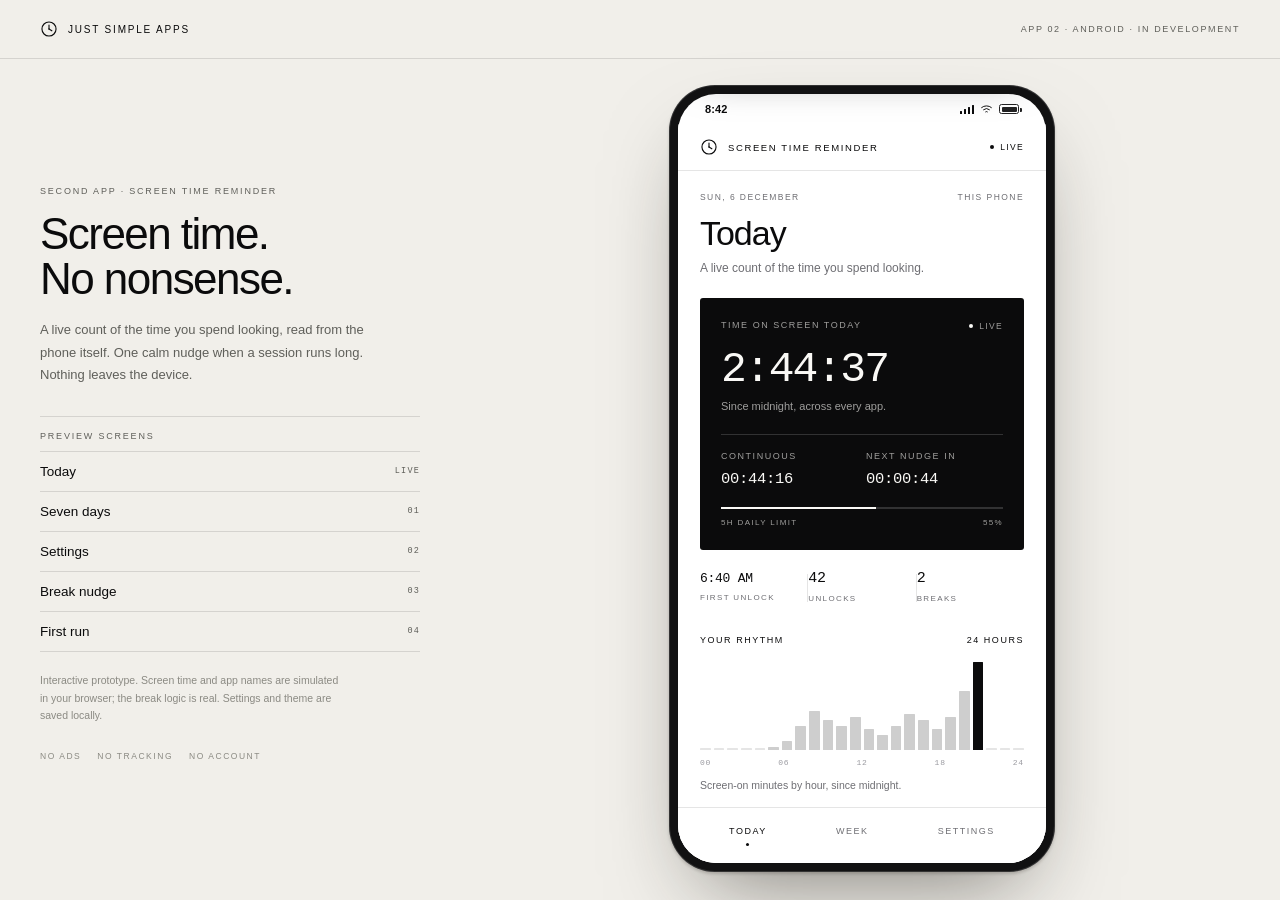
==== preview/index.html @ 742cd97a "Add interactive browser preview; pin CI runner Co-authored-by: arena-agent <297053741+arena-agent@us" ====
<!doctype html>
<html lang="en">
<head>
<meta charset="utf-8" />
<meta name="viewport" content="width=device-width, initial-scale=1, viewport-fit=cover" />
<meta name="theme-color" content="#F1EFEA" />
<title>Screen Time Reminder — Just Simple Apps</title>
<meta name="description" content="A simple screen time app. Live screen time, calm break reminders. No ads, no tracking, no account." />
<link rel="stylesheet" href="styles.css" />
</head>
<body>

<header class="site-head">
  <div class="site-head-inner">
    <span class="site-brand">
      <svg viewBox="0 0 24 24" aria-hidden="true"><circle cx="12" cy="12" r="9.4" fill="none" stroke="currentColor" stroke-width="1.5"/><path d="M12 12V6.6M12 12l3.8 2.4" fill="none" stroke="currentColor" stroke-width="1.5" stroke-linecap="round"/><circle cx="12" cy="12" r="1" fill="currentColor"/></svg>
      JUST SIMPLE APPS
    </span>
    <span class="site-meta">APP 02 · ANDROID · IN DEVELOPMENT</span>
  </div>
</header>

<div class="page">
  <aside class="side">
    <p class="eyebrow">SECOND APP · SCREEN TIME REMINDER</p>
    <h1 class="side-title">Screen time.<br>No nonsense.</h1>
    <p class="side-copy">
      A live count of the time you spend looking, read from the phone itself.
      One calm nudge when a session runs long. Nothing leaves the device.
    </p>

    <div class="screens">
      <div class="screens-label">PREVIEW SCREENS</div>
      <button data-action="tab" data-value="today"><span>Today</span><em>LIVE</em></button>
      <button data-action="tab" data-value="week"><span>Seven days</span><em>01</em></button>
      <button data-action="tab" data-value="settings"><span>Settings</span><em>02</em></button>
      <button data-action="open-break"><span>Break nudge</span><em>03</em></button>
      <button data-action="open-onboarding"><span>First run</span><em>04</em></button>
    </div>

    <p class="side-note">
      Interactive prototype. Screen time and app names are simulated in your browser;
      the break logic is real. Settings and theme are saved locally.
    </p>

    <div class="side-foot">
      <span>NO ADS</span><span>NO TRACKING</span><span>NO ACCOUNT</span>
    </div>
  </aside>

  <div class="stage">
    <div class="phone" id="phone" data-theme="light">
      <div class="phone-screen">
        <div class="statusbar">
          <span class="status-time" id="status-time">9:41</span>
          <span class="status-icons">
            <span class="sig"><i></i><i></i><i></i><i></i></span>
            <svg class="wifi" viewBox="0 0 16 16" aria-hidden="true"><path d="M2 5.6a9.3 9.3 0 0 1 12 0M4.4 8.2a5.6 5.6 0 0 1 7.2 0M7 10.8a1.6 1.6 0 0 1 2 0" fill="none" stroke="currentColor" stroke-width="1.2" stroke-linecap="round"/></svg>
            <span class="battery"><i></i></span>
          </span>
        </div>

        <div class="app">
          <main class="app-main" id="app-main"></main>
          <nav class="bottomnav" id="bottomnav"></nav>
        </div>

        <!-- Full-screen break moment -->
        <section class="overlay" id="break-overlay" hidden aria-label="Take a break">
          <div class="ov-inner">
            <div class="ov-top">
              <span class="ov-brand">
                <svg viewBox="0 0 24 24" aria-hidden="true"><circle cx="12" cy="12" r="9.4" fill="none" stroke="currentColor" stroke-width="1.5"/><path d="M12 12V6.6M12 12l3.8 2.4" fill="none" stroke="currentColor" stroke-width="1.5" stroke-linecap="round"/><circle cx="12" cy="12" r="1" fill="currentColor"/></svg>
                BREAK
              </span>
              <button class="icon-button" data-action="break-close" aria-label="Close break">
                <svg viewBox="0 0 16 16" aria-hidden="true"><path d="M3.6 3.6l8.8 8.8M12.4 3.6l-8.8 8.8" stroke="currentColor" stroke-width="1.5" stroke-linecap="round"/></svg>
              </button>
            </div>

            <div class="ov-body">
              <div class="label" id="break-eyebrow">STEP AWAY</div>
              <h2 class="ov-title" id="break-title">Look up.</h2>
              <p class="ov-copy" id="break-copy">Give your eyes five minutes of distance.</p>

              <div class="dial-wrap">
                <svg class="dial" viewBox="0 0 196 196" aria-hidden="true">
                  <circle cx="98" cy="98" r="94" fill="none" stroke="var(--line)" stroke-width="2"/>
                  <circle id="dial-fg" cx="98" cy="98" r="94" fill="none" stroke="var(--ink)" stroke-width="2"
                          stroke-linecap="round" stroke-dasharray="590.6" stroke-dashoffset="590.6"
                          transform="rotate(-90 98 98)"/>
                </svg>
                <div class="dial-center">
                  <div class="mono dial-time" id="dial-time">05:00</div>
                  <div class="label" id="dial-label">5 MINUTES</div>
                </div>
              </div>

              <div class="ov-actions" id="break-actions"></div>

              <div class="twenty">
                <span class="mono">20·20·20</span>
                <p>Every 20 minutes, look 20 feet away for 20 seconds.</p>
              </div>

              <div class="ov-foot" id="break-foot">2 BREAKS TODAY · NOTHING LEAVES THIS PHONE</div>
            </div>
          </div>
        </section>

        <!-- First run -->
        <section class="overlay onboarding" id="onboarding" hidden aria-label="Welcome">
          <div class="ov-inner">
            <div class="ov-top">
              <span class="ov-brand">
                <svg viewBox="0 0 24 24" aria-hidden="true"><circle cx="12" cy="12" r="9.4" fill="none" stroke="currentColor" stroke-width="1.5"/><path d="M12 12V6.6M12 12l3.8 2.4" fill="none" stroke="currentColor" stroke-width="1.5" stroke-linecap="round"/><circle cx="12" cy="12" r="1" fill="currentColor"/></svg>
                SCREEN TIME REMINDER
              </span>
              <span class="label" style="font-size:8px">JUST SIMPLE APPS</span>
            </div>

            <div class="ov-body">
              <div class="label">WELCOME TO A SIMPLER APP</div>
              <h2 class="ov-title">See where<br>your time goes.</h2>
              <p class="ov-copy">
                Screen Time Reminder reads the screen-time record already on this phone.
                It adds nothing to your feed, and nothing leaves the device.
              </p>

              <div class="steps">
                <div class="step"><span class="mono">01</span><div><div class="label">ALLOW SCREEN TIME ACCESS</div><p>Android keeps the record. We only read it, on this phone.</p></div></div>
                <div class="step"><span class="mono">02</span><div><div class="label">WE WATCH THE LONG SESSIONS</div><p>A quiet count of continuous screen time, session by session.</p></div></div>
                <div class="step"><span class="mono">03</span><div><div class="label">YOU GET ONE CALM NUDGE</div><p>Step away for five minutes. Your day keeps its own tally.</p></div></div>
              </div>

              <div id="onboard-actions"></div>
              <div class="ov-foot">NO ADS · NO TRACKING · NO ACCOUNT</div>
            </div>
          </div>
        </section>

        <!-- Reset confirmation -->
        <div class="dialog-backdrop" id="reset-dialog" hidden>
          <div class="dialog" role="dialog" aria-modal="true" aria-labelledby="reset-title">
            <div class="label">RESET TODAY</div>
            <h3 id="reset-title">Start today fresh?</h3>
            <p>Clears today's session, break count and totals inside this app. Android's own usage record is untouched.</p>
            <div class="dialog-actions">
              <button class="btn ghost" data-action="reset-cancel">CANCEL</button>
              <button class="btn solid" data-action="reset-confirm">RESET</button>
            </div>
          </div>
        </div>

        <!-- System notification -->
        <div class="notification" id="notification" role="status" aria-live="polite">
          <div class="notif-top">
            <span class="notif-app">SCREEN TIME REMINDER</span>
            <span class="notif-time">NOW</span>
          </div>
          <div class="notif-title" id="notif-title">Time to look up</div>
          <div class="notif-body" id="notif-body">44m on screen. Take a few minutes away.</div>
          <div class="notif-actions" id="notif-actions"></div>
        </div>
      </div>
    </div>
  </div>
</div>

<script src="app.js"></script>
</body>
</html>
---- preview/styles.css ----
/* Screen Time Reminder — interactive preview
   Same monochrome system as the Android app: paper, ink, one hairline. */

* { box-sizing: border-box; }
html, body { margin: 0; padding: 0; }
[hidden] { display: none !important; }

:root {
  --page: #F1EFEA;
  --page-ink: #0B0B0C;
  --page-muted: #5F5F5A;
  --page-line: rgba(11, 11, 12, 0.12);
  --sans: ui-sans-serif, -apple-system, BlinkMacSystemFont, "Segoe UI", Helvetica, Arial, sans-serif;
  --mono: ui-monospace, "SF Mono", SFMono-Regular, Menlo, Consolas, "Liberation Mono", monospace;
}

body {
  background: var(--page);
  color: var(--page-ink);
  font-family: var(--sans);
  -webkit-font-smoothing: antialiased;
  text-rendering: optimizeLegibility;
}

button { font-family: inherit; color: inherit; }

/* ---------- Page chrome ---------- */

.site-head-inner {
  max-width: 1280px;
  margin: 0 auto;
  padding: 20px 40px;
  display: flex;
  align-items: center;
  justify-content: space-between;
  border-bottom: 1px solid var(--page-line);
}

.site-brand {
  display: inline-flex;
  align-items: center;
  gap: 10px;
  font-size: 10px;
  font-weight: 500;
  letter-spacing: 0.18em;
}
.site-brand svg { width: 18px; height: 18px; }

.site-meta {
  font-size: 9px;
  letter-spacing: 0.18em;
  color: var(--page-muted);
}

.page {
  max-width: 1280px;
  margin: 0 auto;
  padding: 0 40px;
  display: grid;
  grid-template-columns: minmax(300px, 380px) minmax(0, 1fr);
  gap: 64px;
  align-items: center;
  min-height: calc(100dvh - 61px);
}

.side { padding: 34px 0 44px; }

.eyebrow {
  margin: 0 0 16px;
  font-size: 9px;
  letter-spacing: 0.2em;
  color: var(--page-muted);
}

.side-title {
  margin: 0 0 18px;
  font-size: 44px;
  line-height: 1.02;
  letter-spacing: -0.035em;
  font-weight: 500;
}

.side-copy {
  margin: 0 0 30px;
  max-width: 330px;
  font-size: 13px;
  line-height: 1.7;
  color: var(--page-muted);
}

.screens { border-top: 1px solid var(--page-line); }

.screens-label {
  padding: 14px 0 10px;
  font-size: 9px;
  letter-spacing: 0.2em;
  color: var(--page-muted);
}

.screens button {
  width: 100%;
  display: flex;
  align-items: center;
  justify-content: space-between;
  gap: 12px;
  padding: 12px 0;
  background: none;
  border: 0;
  border-top: 1px solid var(--page-line);
  cursor: pointer;
  text-align: left;
  font-size: 13.5px;
  transition: opacity 160ms ease;
}
.screens button:last-child { border-bottom: 1px solid var(--page-line); }
.screens button:hover { opacity: 0.55; }
.screens button em {
  font-style: normal;
  font-family: var(--mono);
  font-size: 8.5px;
  letter-spacing: 0.14em;
  color: var(--page-muted);
}

.side-note {
  margin: 20px 0 0;
  max-width: 300px;
  font-size: 10.5px;
  line-height: 1.7;
  color: #8B8A83;
}

.side-foot {
  margin-top: 26px;
  display: flex;
  gap: 16px;
  font-size: 8.5px;
  letter-spacing: 0.18em;
  color: #8B8A83;
}

.stage {
  display: flex;
  align-items: center;
  justify-content: center;
  height: calc(100dvh - 61px);
  min-height: 640px;
  padding: 26px 0;
}

/* ---------- Phone frame ---------- */

.phone {
  --paper: #FFFFFF;
  --ink: #0B0B0C;
  --muted: #6E6E73;
  --faint: #9A9AA0;
  --line: rgba(0, 0, 0, 0.10);
  --subtle: #F7F6F3;
  --inv-bg: #0B0B0C;
  --inv-fg: #FAF9F6;
  --inv-muted: rgba(250, 249, 246, 0.62);
  --inv-line: rgba(255, 255, 255, 0.16);

  width: 386px;
  height: 100%;
  max-height: 806px;
  min-height: 600px;
  background: #111112;
  border-radius: 46px;
  padding: 9px;
  box-shadow:
    0 40px 90px -34px rgba(28, 24, 16, 0.55),
    0 2px 3px rgba(28, 24, 16, 0.18),
    inset 0 0 0 1px rgba(255, 255, 255, 0.14);
}

.phone[data-theme="dark"] {
  --paper: #0B0B0C;
  --ink: #F4F3EF;
  --muted: #9A9AA0;
  --faint: #6E6E73;
  --line: rgba(255, 255, 255, 0.14);
  --subtle: #141416;
  --inv-bg: #F4F3EF;
  --inv-fg: #0B0B0C;
  --inv-muted: rgba(11, 11, 12, 0.6);
  --inv-line: rgba(0, 0, 0, 0.12);
}

.phone-screen {
  position: relative;
  width: 100%;
  height: 100%;
  background: var(--paper);
  color: var(--ink);
  border-radius: 38px;
  overflow: hidden;
  display: flex;
  flex-direction: column;
}

.statusbar {
  flex: 0 0 auto;
  height: 30px;
  padding: 0 27px;
  display: flex;
  align-items: center;
  justify-content: space-between;
  font-size: 11px;
  font-weight: 600;
  letter-spacing: 0.01em;
  color: var(--ink);
}

.status-icons { display: inline-flex; align-items: center; gap: 6px; }
.sig { display: inline-flex; align-items: flex-end; gap: 1.5px; height: 9px; }
.sig i { width: 2.5px; background: var(--ink); border-radius: 0.5px; }
.sig i:nth-child(1) { height: 3px; }
.sig i:nth-child(2) { height: 5px; }
.sig i:nth-child(3) { height: 7px; }
.sig i:nth-child(4) { height: 9px; }
.wifi { width: 13px; height: 13px; }
.battery {
  width: 20px;
  height: 10px;
  border: 1px solid var(--ink);
  border-radius: 2.5px;
  position: relative;
  display: inline-block;
  opacity: 0.9;
}
.battery::after {
  content: "";
  position: absolute;
  right: -3.5px; top: 2.5px;
  width: 2px; height: 4px;
  background: var(--ink);
  border-radius: 0 1px 1px 0;
}
.battery i {
  position: absolute;
  inset: 1.5px;
  background: var(--ink);
  border-radius: 1px;
  display: block;
}

.app {
  flex: 1;
  min-height: 0;
  display: flex;
  flex-direction: column;
  background: var(--paper);
}

.app-main {
  flex: 1;
  min-height: 0;
  overflow-y: auto;
  overscroll-behavior: contain;
  scrollbar-width: none;
}
.app-main::-webkit-scrollbar { display: none; }

/* ---------- Shared app type ---------- */

.label {
  font-size: 9px;
  font-weight: 500;
  letter-spacing: 0.17em;
  text-transform: uppercase;
  color: var(--muted);
  line-height: 1.5;
}

.mono { font-family: var(--mono); letter-spacing: -0.02em; }

.headline {
  margin: 0;
  font-size: 34px;
  line-height: 1.05;
  font-weight: 500;
  letter-spacing: -0.03em;
  color: var(--ink);
}

.body-copy {
  margin: 0;
  font-size: 12.5px;
  line-height: 1.6;
  color: var(--muted);
}

.hairline { height: 1px; background: var(--line); border: 0; margin: 0; }

/* ---------- Top bar ---------- */

.topbar {
  position: sticky;
  top: 0;
  z-index: 6;
  display: flex;
  align-items: center;
  gap: 10px;
  padding: 14px 22px;
  background: var(--paper);
  border-bottom: 1px solid var(--line);
}

.topbar .mark { width: 18px; height: 18px; flex: 0 0 auto; }
.topbar .brand {
  font-size: 9.5px;
  font-weight: 500;
  letter-spacing: 0.17em;
  color: var(--ink);
}
.topbar .topbar-right {
  margin-left: auto;
  display: inline-flex;
  align-items: center;
  gap: 6px;
  font-size: 8.5px;
  letter-spacing: 0.16em;
  color: var(--faint);
}
.topbar .topbar-right.live { color: var(--ink); }
.topbar .topbar-right i {
  width: 4px; height: 4px;
  border-radius: 50%;
  background: currentColor;
  display: inline-block;
}

.content { padding: 20px 22px 30px; }

.eyebrow-row {
  display: flex;
  justify-content: space-between;
  align-items: center;
  gap: 12px;
  margin-bottom: 12px;
}
.eyebrow-row .label { font-size: 8.5px; }

.title-row {
  display: flex;
  align-items: flex-end;
  justify-content: space-between;
  gap: 12px;
}

.content-sub {
  margin: 8px 0 0;
  font-size: 12px;
  line-height: 1.55;
  color: var(--muted);
}

/* ---------- Hero ---------- */

.hero {
  margin-top: 20px;
  padding: 21px;
  background: var(--inv-bg);
  color: var(--inv-fg);
  border-radius: 3px;
}

.hero-top { display: flex; align-items: center; justify-content: space-between; gap: 10px; }
.hero .label { color: var(--inv-muted); }
.hero-live {
  display: inline-flex;
  align-items: center;
  gap: 6px;
  font-size: 8.5px;
  letter-spacing: 0.16em;
  color: var(--inv-muted);
}
.hero-live i {
  width: 4px; height: 4px; border-radius: 50%;
  background: var(--inv-fg);
  animation: pulse 2.4s ease-in-out infinite;
}
@keyframes pulse { 0%, 100% { opacity: 1; } 50% { opacity: 0.35; } }

.hero-number {
  margin: 15px 0 7px;
  font-family: var(--mono);
  font-size: 43px;
  line-height: 1;
  letter-spacing: -0.045em;
  color: var(--inv-fg);
}

.hero-sub {
  margin: 0;
  font-size: 11px;
  line-height: 1.55;
  color: var(--inv-muted);
}

.hero-rule { height: 1px; background: var(--inv-line); margin: 19px 0 15px; }

.hero-grid { display: flex; gap: 8px; }
.hero-grid > div { flex: 1; min-width: 0; }
.hero-grid .mono { font-size: 15.5px; color: var(--inv-fg); margin-top: 7px; display: block; }

.progress { height: 2px; background: var(--inv-line); margin-top: 19px; overflow: hidden; }
.progress i { display: block; height: 100%; background: var(--inv-fg); transition: width 800ms linear; }

.progress-meta {
  margin-top: 8px;
  display: flex;
  justify-content: space-between;
  gap: 8px;
}
.progress-meta .label { font-size: 8px; }

.hero-action { margin-top: 16px; }
.hero-action .btn { border-color: var(--inv-line); color: var(--inv-fg); }
.hero-action .btn.solid { background: var(--inv-fg); color: var(--inv-bg); border-color: var(--inv-fg); }

/* ---------- Buttons ---------- */

.btn {
  display: inline-flex;
  align-items: center;
  justify-content: center;
  width: 100%;
  min-height: 50px;
  padding: 0 16px;
  border-radius: 3px;
  border: 1px solid transparent;
  background: transparent;
  font-size: 10px;
  font-weight: 500;
  letter-spacing: 0.18em;
  text-transform: uppercase;
  cursor: pointer;
  transition: opacity 160ms ease, background 160ms ease;
}
.btn:hover { opacity: 0.78; }
.btn.solid { background: var(--ink); color: var(--paper); }
.btn.ghost { border-color: var(--line); color: var(--ink); }
.btn:disabled { opacity: 0.4; cursor: default; }

/* ---------- Stats ---------- */

.stats {
  display: flex;
  align-items: center;
  gap: 0;
  margin-top: 20px;
}
.stat { flex: 1; min-width: 0; }
.stat .mono { font-size: 15px; display: block; color: var(--ink); }
.stat.stat-small .mono { font-size: 13px; }
.stat .label { font-size: 8px; margin-top: 6px; display: block; }
.stat-rule { width: 1px; height: 28px; background: var(--line); flex: 0 0 auto; }

/* ---------- Sections ---------- */

.section { margin-top: 29px; }
.section-head {
  display: flex;
  align-items: center;
  justify-content: space-between;
  gap: 12px;
  margin-bottom: 14px;
}
.section-head .label { color: var(--ink); }
.section-note { margin: 10px 0 0; font-size: 10.5px; line-height: 1.55; color: var(--muted); }

/* ---------- Rhythm chart ---------- */

.rhythm {
  display: flex;
  align-items: flex-end;
  gap: 3px;
  height: 88px;
}
.rhythm .bar {
  flex: 1;
  min-height: 2px;
  background: var(--line);
  border-radius: 0.5px;
}
.rhythm .bar.has { background: rgba(11, 11, 12, 0.20); }
.rhythm .bar.now { background: var(--ink); }
.phone[data-theme="dark"] .rhythm .bar.has { background: rgba(244, 243, 239, 0.22); }

.axis {
  display: flex;
  justify-content: space-between;
  margin-top: 8px;
  font-size: 8px;
  letter-spacing: 0.1em;
  color: var(--faint);
  font-family: var(--mono);
}

/* ---------- App list ---------- */

.app-list { margin-top: 2px; }
.app-row { padding: 12px 0 11px; }
.app-row + .app-row { border-top: 1px solid var(--line); }
.app-row-top { display: flex; align-items: center; gap: 12px; }
.app-rank { font-family: var(--mono); font-size: 9px; color: var(--faint); width: 16px; flex: 0 0 auto; }
.app-name {
  flex: 1;
  min-width: 0;
  font-size: 13.5px;
  color: var(--ink);
  white-space: nowrap;
  overflow: hidden;
  text-overflow: ellipsis;
}
.app-time { font-family: var(--mono); font-size: 11px; color: var(--muted); flex: 0 0 auto; }
.app-bar { height: 1px; background: var(--line); margin-top: 9px; margin-left: 28px; }
.app-bar i { display: block; height: 1px; background: var(--ink); opacity: 0.5; }

.empty-note { margin: 12px 0 0; font-size: 12px; color: var(--muted); }

/* ---------- Break card ---------- */

.break-card {
  margin-top: 29px;
  border: 1px solid var(--line);
  border-radius: 3px;
  padding: 19px;
}
.break-card-top { display: flex; align-items: center; justify-content: space-between; gap: 10px; }
.break-title {
  margin: 9px 0 0;
  font-size: 20px;
  font-weight: 500;
  letter-spacing: -0.02em;
  color: var(--ink);
}
.break-copy { margin: 7px 0 15px; font-size: 11.5px; line-height: 1.6; color: var(--muted); }

.promise {
  margin-top: 32px;
  padding-top: 15px;
  border-top: 1px solid var(--line);
}
.promise .label { font-size: 8px; color: var(--faint); }
.promise a {
  display: inline-block;
  margin-top: 7px;
  color: var(--muted);
  font-size: 10px;
  text-decoration: none;
  letter-spacing: 0.02em;
}
.promise a:hover { color: var(--ink); }

/* ---------- Bottom nav ---------- */

.bottomnav {
  flex: 0 0 auto;
  display: flex;
  align-items: center;
  justify-content: space-evenly;
  height: 56px;
  border-top: 1px solid var(--line);
  background: var(--paper);
}
.bottomnav button {
  display: flex;
  flex-direction: column;
  align-items: center;
  gap: 7px;
  padding: 6px 18px;
  background: none;
  border: 0;
  cursor: pointer;
  font-size: 9px;
  letter-spacing: 0.17em;
  color: var(--muted);
}
.bottomnav button i {
  width: 3px; height: 3px;
  border-radius: 50%;
  background: transparent;
  display: block;
}
.bottomnav button.active { color: var(--ink); font-weight: 500; }
.bottomnav button.active i { background: var(--ink); }

/* ---------- Week screen ---------- */

.week-chart {
  display: flex;
  align-items: flex-end;
  gap: 10px;
  height: 148px;
  margin-top: 22px;
}
.week-col {
  flex: 1;
  min-width: 0;
  height: 100%;
  display: flex;
  flex-direction: column;
  justify-content: flex-end;
  align-items: center;
  gap: 6px;
}
.week-val { font-family: var(--mono); font-size: 8px; color: var(--muted); white-space: nowrap; }
.week-col.today .week-val { color: var(--ink); }
.week-space { flex: 1; width: 100%; display: flex; align-items: flex-end; min-height: 0; }
.week-bar { width: 100%; background: rgba(11, 11, 12, 0.16); min-height: 2px; }
.phone[data-theme="dark"] .week-bar { background: rgba(244, 243, 239, 0.18); }
.week-col.today .week-bar { background: var(--ink); }
.week-day { font-size: 8px; letter-spacing: 0.14em; color: var(--faint); margin-top: 2px; }
.week-col.today .week-day { color: var(--ink); }

.week-summary { display: flex; align-items: flex-end; justify-content: space-between; gap: 14px; }
.week-summary .big { font-family: var(--mono); font-size: 29px; letter-spacing: -0.03em; margin-top: 8px; }

.day-row { padding: 12px 0; border-top: 1px solid var(--line); }
.day-row:last-child { border-bottom: 1px solid var(--line); }
.day-row-top { display: flex; align-items: center; gap: 8px; }
.day-row-top .mono { font-size: 11px; }
.day-row-top .label { font-size: 8px; }
.day-row-time { margin-left: auto; font-family: var(--mono); font-size: 11.5px; color: var(--muted); }
.day-row.today .day-row-time { color: var(--ink); }
.day-track { height: 1px; background: var(--line); margin-top: 9px; }
.day-track i { display: block; height: 1px; background: var(--ink); opacity: 0.42; }
.day-row.today .day-track i { opacity: 1; }
.today-tag { font-size: 7px; letter-spacing: 0.14em; color: var(--faint); }

.pattern-row {
  display: flex;
  align-items: center;
  justify-content: space-between;
  gap: 16px;
  padding: 14px 0;
  border-top: 1px solid var(--line);
}
.pattern-row:last-child { border-bottom: 1px solid var(--line); }
.pattern-row .mono { font-size: 11.5px; text-align: right; }
.foot-note { margin-top: 22px; font-size: 10.5px; line-height: 1.65; color: var(--muted); }

/* ---------- Settings ---------- */

.settings-section { margin-top: 28px; }
.settings-section > .label { display: block; margin-bottom: 6px; }

.set-row {
  display: flex;
  align-items: center;
  gap: 14px;
  padding: 14px 0;
  border-top: 1px solid var(--line);
}
.set-row.clickable { cursor: pointer; }
.set-row.clickable:hover { opacity: 0.75; }
.set-row:last-child { border-bottom: 1px solid var(--line); }
.set-row-main { flex: 1; min-width: 0; }
.set-title { font-size: 13.5px; color: var(--ink); }
.set-sub { margin-top: 3px; font-size: 10.5px; line-height: 1.5; color: var(--muted); }
.set-value {
  font-family: var(--mono);
  font-size: 8.5px;
  letter-spacing: 0.12em;
  color: var(--muted);
  text-transform: uppercase;
  flex: 0 0 auto;
}
.set-chev { width: 12px; height: 12px; color: var(--faint); flex: 0 0 auto; }

.segmented {
  display: flex;
  border: 1px solid var(--line);
  border-radius: 3px;
  height: 42px;
  margin-top: 12px;
  overflow: hidden;
}
.segmented button {
  flex: 1;
  min-width: 0;
  border: 0;
  border-right: 1px solid var(--line);
  background: transparent;
  color: var(--muted);
  font-size: 8.5px;
  font-weight: 500;
  letter-spacing: 0.1em;
  text-transform: uppercase;
  cursor: pointer;
  padding: 0 2px;
}
.segmented button:last-child { border-right: 0; }
.segmented button.on { background: var(--ink); color: var(--paper); }

.switch {
  width: 42px;
  height: 24px;
  border-radius: 12px;
  background: var(--line);
  position: relative;
  flex: 0 0 auto;
  border: 0;
  cursor: pointer;
  padding: 0;
  transition: background 180ms ease;
}
.switch::after {
  content: "";
  position: absolute;
  top: 4px;
  left: 4px;
  width: 16px;
  height: 16px;
  border-radius: 50%;
  background: var(--paper);
  border: 1px solid rgba(0, 0, 0, 0.18);
  transition: transform 180ms ease, border-color 180ms ease;
}
.phone[data-theme="dark"] .switch::after { border-color: rgba(255, 255, 255, 0.3); }
.switch.on { background: var(--ink); }
.switch.on::after { transform: translateX(18px); border-color: var(--ink); }

.set-block { padding: 15px 0; border-top: 1px solid var(--line); }
.set-block:last-child { border-bottom: 1px solid var(--line); }
.set-block-head { display: flex; align-items: center; justify-content: space-between; gap: 12px; }
.set-block-head .set-title { font-size: 13.5px; }
.set-hint { margin: 8px 0 0; font-size: 10px; color: var(--muted); line-height: 1.5; }

.about-brand { display: flex; align-items: center; gap: 12px; padding: 14px 0; border-top: 1px solid var(--line); }
.about-brand svg { width: 26px; height: 26px; }
.about-brand .name { font-size: 14px; font-weight: 500; }
.about-brand .ver { margin-top: 3px; font-size: 8px; letter-spacing: 0.14em; color: var(--muted); }
.about-copy { margin: 8px 0 0; font-size: 11.5px; line-height: 1.65; color: var(--muted); }
.about-link {
  display: inline-block;
  margin-top: 12px;
  font-size: 9px;
  font-weight: 500;
  letter-spacing: 0.15em;
  color: var(--ink);
  text-decoration: none;
  border-bottom: 1px solid var(--line);
  padding-bottom: 4px;
}

/* ---------- Overlays ---------- */

.overlay {
  position: absolute;
  inset: 0;
  z-index: 30;
  background: var(--paper);
  color: var(--ink);
  overflow-y: auto;
  overscroll-behavior: contain;
  animation: overlay-in 260ms cubic-bezier(0.2, 0.8, 0.2, 1);
}
@keyframes overlay-in {
  from { opacity: 0; transform: translateY(10px); }
  to { opacity: 1; transform: none; }
}
.overlay::-webkit-scrollbar { display: none; }

.ov-inner { min-height: 100%; padding: 18px 24px 30px; display: flex; flex-direction: column; }
.ov-top { display: flex; align-items: center; justify-content: space-between; gap: 12px; }
.ov-brand {
  display: inline-flex;
  align-items: center;
  gap: 9px;
  font-size: 9.5px;
  font-weight: 500;
  letter-spacing: 0.17em;
}
.ov-brand svg { width: 18px; height: 18px; }

.icon-button {
  width: 36px;
  height: 36px;
  border-radius: 50%;
  border: 1px solid var(--line);
  background: transparent;
  display: inline-flex;
  align-items: center;
  justify-content: center;
  cursor: pointer;
}
.icon-button svg { width: 14px; height: 14px; }
.icon-button:hover { opacity: 0.65; }

.ov-body { padding-top: 30px; display: flex; flex-direction: column; flex: 1; }
.ov-title {
  margin: 12px 0 0;
  font-size: 40px;
  line-height: 1.0;
  font-weight: 500;
  letter-spacing: -0.038em;
  white-space: pre-line;
}
.ov-copy {
  margin: 13px 0 0;
  max-width: 310px;
  font-size: 12.5px;
  line-height: 1.65;
  color: var(--muted);
}

.dial-wrap { position: relative; width: 196px; height: 196px; margin: 30px auto 26px; flex: 0 0 auto; }
.dial { width: 100%; height: 100%; transform: rotate(0deg); }
#dial-fg { transition: stroke-dashoffset 260ms linear; }
.dial-center {
  position: absolute;
  inset: 0;
  display: flex;
  flex-direction: column;
  align-items: center;
  justify-content: center;
  gap: 8px;
}
.dial-time { font-size: 33px; color: var(--ink); }
.dial-center .label { font-size: 8px; }

.ov-actions { display: flex; flex-direction: column; gap: 10px; }
.ov-note { margin: 10px 0 0; font-size: 10.5px; color: var(--muted); line-height: 1.5; }

.twenty {
  margin-top: 26px;
  padding: 15px;
  border-radius: 3px;
  background: var(--inv-bg);
  color: var(--inv-fg);
  display: flex;
  align-items: center;
  gap: 15px;
}
.twenty .mono { font-size: 13px; letter-spacing: -0.03em; flex: 0 0 auto; }
.twenty p { margin: 0; font-size: 10.5px; line-height: 1.45; color: var(--inv-muted); }

.ov-foot {
  margin-top: auto;
  padding-top: 26px;
  text-align: center;
  font-size: 7.5px;
  letter-spacing: 0.15em;
  color: var(--faint);
}

/* onboarding */
.steps { margin-top: 22px; border-top: 1px solid var(--line); }
.step {
  display: flex;
  gap: 17px;
  padding: 14px 0;
  border-bottom: 1px solid var(--line);
}
.step > .mono { font-size: 9.5px; color: var(--faint); flex: 0 0 auto; padding-top: 1px; }
.step .label { font-size: 8.5px; color: var(--ink); }
.step p { margin: 5px 0 0; font-size: 10.5px; line-height: 1.55; color: var(--muted); }
#onboard-actions { margin-top: 26px; }
.granted-row { display: flex; align-items: center; gap: 8px; margin-bottom: 13px; }
.granted-row i { width: 6px; height: 6px; border-radius: 50%; background: var(--ink); }
.granted-row .label { color: var(--ink); font-size: 8.5px; }
.granted-row .mono { margin-left: auto; font-size: 10px; color: var(--muted); }

/* dialog */
.dialog-backdrop {
  position: absolute;
  inset: 0;
  z-index: 50;
  background: rgba(11, 11, 12, 0.35);
  display: flex;
  align-items: center;
  justify-content: center;
  padding: 24px;
  backdrop-filter: blur(2px);
}
.dialog {
  width: 100%;
  background: var(--paper);
  color: var(--ink);
  border: 1px solid var(--line);
  border-radius: 4px;
  padding: 22px;
}
.dialog h3 { margin: 12px 0 8px; font-size: 19px; font-weight: 500; letter-spacing: -0.02em; }
.dialog p { margin: 0; font-size: 11.5px; line-height: 1.6; color: var(--muted); }
.dialog-actions { display: flex; gap: 10px; margin-top: 22px; }
.dialog-actions .btn { height: 46px; min-height: 46px; font-size: 9px; }

/* notification */
.notification {
  position: absolute;
  top: 10px;
  left: 10px;
  right: 10px;
  z-index: 60;
  padding: 13px 15px 14px;
  background: var(--inv-bg);
  color: var(--inv-fg);
  border-radius: 16px;
  box-shadow: 0 18px 40px -18px rgba(0, 0, 0, 0.55);
  transform: translateY(-135%);
  transition: transform 420ms cubic-bezier(0.2, 0.85, 0.2, 1);
  pointer-events: none;
}
.notification.show { transform: translateY(0); pointer-events: auto; }
.notif-top { display: flex; align-items: center; justify-content: space-between; gap: 10px; }
.notif-app { font-size: 7.5px; letter-spacing: 0.16em; color: var(--inv-muted); }
.notif-time { font-size: 8px; color: var(--inv-muted); letter-spacing: 0.08em; }
.notif-title { margin-top: 8px; font-size: 13px; font-weight: 500; }
.notif-body { margin-top: 2px; font-size: 11px; line-height: 1.45; color: var(--inv-muted); }
.notif-actions { display: flex; gap: 8px; margin-top: 11px; }
.notif-actions button {
  border: 1px solid var(--inv-line);
  background: transparent;
  color: var(--inv-fg);
  border-radius: 999px;
  padding: 6px 11px;
  font-size: 8px;
  letter-spacing: 0.1em;
  text-transform: uppercase;
  cursor: pointer;
}
.notification.test .notif-actions { display: none; }

/* ---------- Responsive ---------- */

@media (max-width: 1080px) {
  .page { gap: 36px; grid-template-columns: minmax(280px, 330px) minmax(0, 1fr); padding: 0 28px; }
  .side-title { font-size: 38px; }
  .site-head-inner { padding: 18px 28px; }
  .phone { width: 366px; }
}

@media (max-width: 900px) {
  .site-head { display: none; }
  .page { display: block; padding: 0; min-height: 0; }
  .side { display: none; }
  .stage { height: auto; min-height: 100dvh; padding: 0; display: block; }
  .phone {
    width: 100%;
    height: 100dvh;
    max-height: none;
    min-height: 0;
    border-radius: 0;
    padding: 0;
    box-shadow: none;
    background: #000;
  }
  .phone-screen { border-radius: 0; }
  .statusbar { display: none; }
  .app-main { padding-top: env(safe-area-inset-top); }
  .bottomnav {
    height: calc(56px + env(safe-area-inset-bottom));
    padding-bottom: env(safe-area-inset-bottom);
  }
  .overlay { padding-top: env(safe-area-inset-top); }
  .notification { top: calc(8px + env(safe-area-inset-top)); }
  .dialog-backdrop { padding-bottom: calc(24px + env(safe-area-inset-bottom)); }
}

@media (max-height: 720px) and (min-width: 901px) {
  .stage { height: auto; min-height: 620px; padding: 18px 0; }
  .phone { height: 660px; }
  .ov-body { padding-top: 22px; }
}
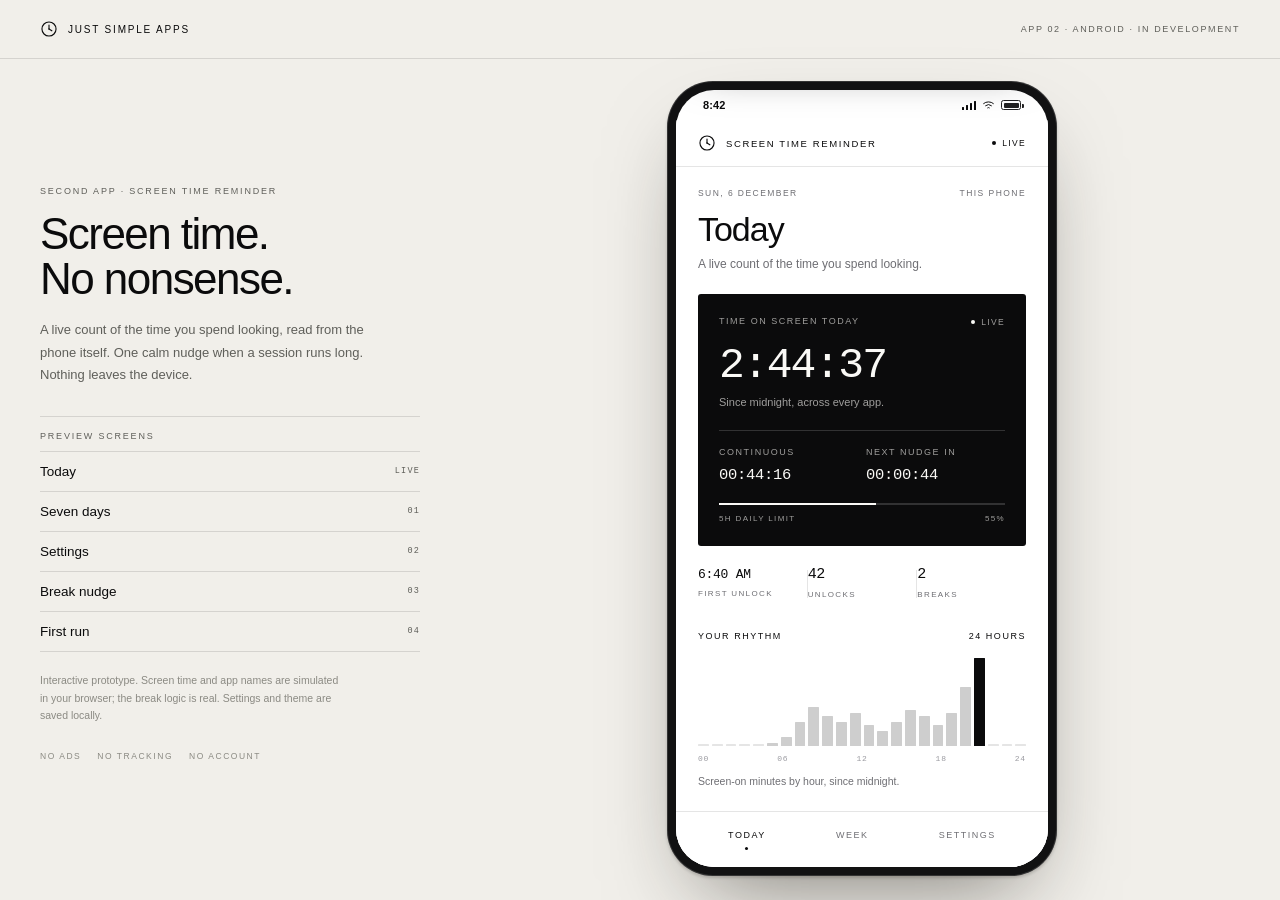
==== commit b1df4fdd: "Add engraved ST app icon (1024x1024 + Android mipmaps) and bump to v1.1.0 Co-authored-by: arena-agen" ====
--- a/preview/index.html
+++ b/preview/index.html
@@ -6,6 +6,8 @@
 <meta name="theme-color" content="#F1EFEA" />
 <title>Screen Time Reminder — Just Simple Apps</title>
 <meta name="description" content="A simple screen time app. Live screen time, calm break reminders. No ads, no tracking, no account." />
+<link rel="icon" type="image/png" href="icon.png" />
+<link rel="apple-touch-icon" href="icon.png" />
 <link rel="stylesheet" href="styles.css" />
 </head>
 <body>
--- a/preview/styles.css
+++ b/preview/styles.css
@@ -144,8 +144,8 @@
   align-items: center;
   justify-content: center;
   height: calc(100dvh - 61px);
-  min-height: 640px;
-  padding: 26px 0;
+  min-height: 700px;
+  padding: 22px 0;
 }
 
 /* ---------- Phone frame ---------- */
@@ -162,10 +162,10 @@
   --inv-muted: rgba(250, 249, 246, 0.62);
   --inv-line: rgba(255, 255, 255, 0.16);
 
-  width: 386px;
+  width: 390px;
   height: 100%;
-  max-height: 806px;
-  min-height: 600px;
+  max-height: 846px;
+  min-height: 640px;
   background: #111112;
   border-radius: 46px;
   padding: 9px;
@@ -933,7 +933,7 @@
   .page { gap: 36px; grid-template-columns: minmax(280px, 330px) minmax(0, 1fr); padding: 0 28px; }
   .side-title { font-size: 38px; }
   .site-head-inner { padding: 18px 28px; }
-  .phone { width: 366px; }
+  .phone { width: 370px; }
 }
 
 @media (max-width: 900px) {
@@ -963,8 +963,8 @@
   .dialog-backdrop { padding-bottom: calc(24px + env(safe-area-inset-bottom)); }
 }
 
-@media (max-height: 720px) and (min-width: 901px) {
-  .stage { height: auto; min-height: 620px; padding: 18px 0; }
-  .phone { height: 660px; }
+@media (max-height: 760px) and (min-width: 901px) {
+  .stage { height: calc(100dvh - 61px); min-height: 660px; padding: 16px 0; }
+  .phone { max-height: 700px; }
   .ov-body { padding-top: 22px; }
 }
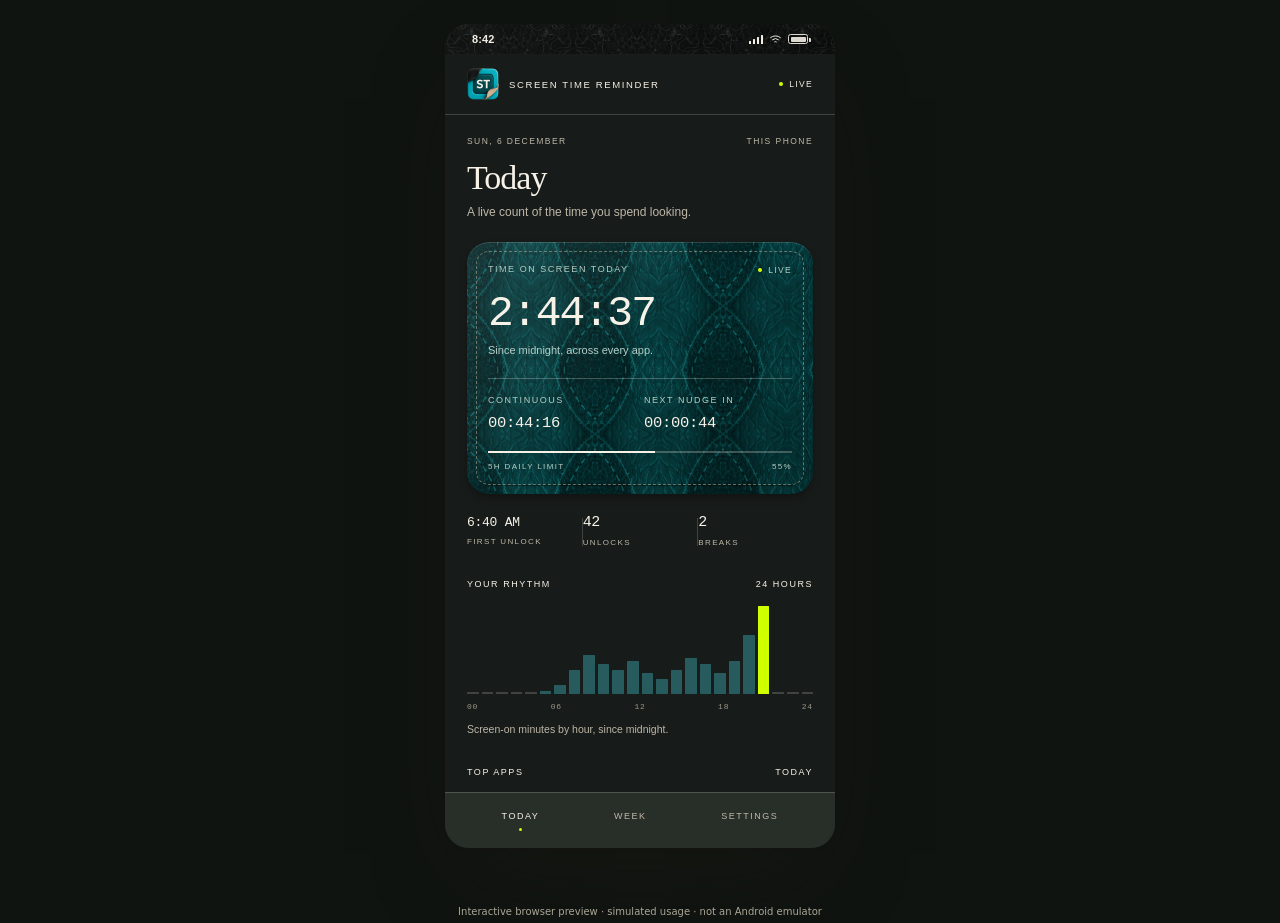
==== commit aac7e726: "Replace sparse grain with sampled material textures and app-only preview [release v1.2.2] Co-authore" ====
--- a/preview/index.html
+++ b/preview/index.html
@@ -9,6 +9,7 @@
 <link rel="icon" type="image/png" href="icon.png" />
 <link rel="apple-touch-icon" href="icon.png" />
 <link rel="stylesheet" href="styles.css" />
+<link rel="stylesheet" href="materials.css" />
 </head>
 <body>
 
--- a/preview/materials.css
+++ b/preview/materials.css
@@ -0,0 +1,26 @@
+/* App-only browser companion. Uses the APK's embedded material tiles at 128px. */
+body { background: #101411; }
+.site-head,.side { display:none; }
+.page { display:block; padding:24px 0; min-height:100dvh; }
+.stage { display:flex; justify-content:center; height:calc(100dvh - 76px); padding:0; }
+body::after { content:'Interactive browser preview · simulated usage · not an Android emulator'; display:block; text-align:center; color:#aaa696; font:10px system-ui; padding:6px; }
+.phone { min-height:0; height:100%; max-height:none; padding:0; border-radius:24px; overflow:hidden; }
+.phone,.phone[data-theme="dark"] {
+ --paper:#171B19; --ink:#F7F2E8; --muted:#BEB7A8; --faint:#9D9688; --line:#f7f2e830; --subtle:#282F29;
+ --inv-bg:#064143; --inv-fg:#F7F2E8; --inv-muted:#B4CEC6; --inv-line:#f7f2e840;
+}
+.phone[data-theme="light"] { --paper:#F0E3CC; --ink:#272D27; --muted:#625B4E; --faint:#756B5B; --subtle:#E1D0B3; --line:#2d352d30; }
+.phone-screen,.overlay { border-radius:0; background:linear-gradient(130deg,#ffffff09,transparent,#00000026),url('textures/texture_felt.png') repeat,var(--paper); background-size:auto,128px 128px,auto; background-blend-mode:normal,soft-light,normal; }
+h1,h2,.content-title,.ov-title {font-family:Georgia,serif; font-weight:400;}
+.topbar .mark { width:32px; height:32px; object-fit:contain; }
+.hero,.twenty { position:relative; border-radius:22px; background:linear-gradient(130deg,#ffffff17,transparent,#00000038),url('textures/texture_leather.png') repeat,#064143; background-size:auto,128px 128px,auto; background-blend-mode:normal,soft-light,normal; color:#F7F2E8; box-shadow:0 4px 7px #0004,inset 0 1px #ffffff25; }
+.hero::after,.break-card::after {content:''; position:absolute; inset:9px; border:1px dashed #d8c2a078; border-radius:13px; pointer-events:none; box-shadow:0 1px #0005;}
+.hero-live i,.topbar-right.live i,.bottomnav button.active i { background:#D0FF00; }
+.progress-fill,.limit-fill {background:#00BCC8;}
+.break-card {position:relative; border-radius:22px; padding:22px; background:linear-gradient(130deg,#ffffff09,transparent,#00000026),url('textures/texture_suede.png') repeat,var(--subtle);background-size:auto,128px 128px,auto;background-blend-mode:normal,soft-light,normal;}
+.bottomnav { background:var(--subtle); }
+.btn,.segmented {border-radius:14px;}
+.btn.solid,.switch.on {background:#00BCC8;color:#102c2c;}
+.phone[data-theme="dark"] .rhythm .bar.has {background:#45d5de59;}
+.rhythm .bar.now {background:#D0FF00;}
+@media(max-width:600px) { .page {padding:0;} .stage {height:calc(100dvh - 28px); min-height:0;} .phone {width:100%; border-radius:0;} body::after {font-size:9px;} }
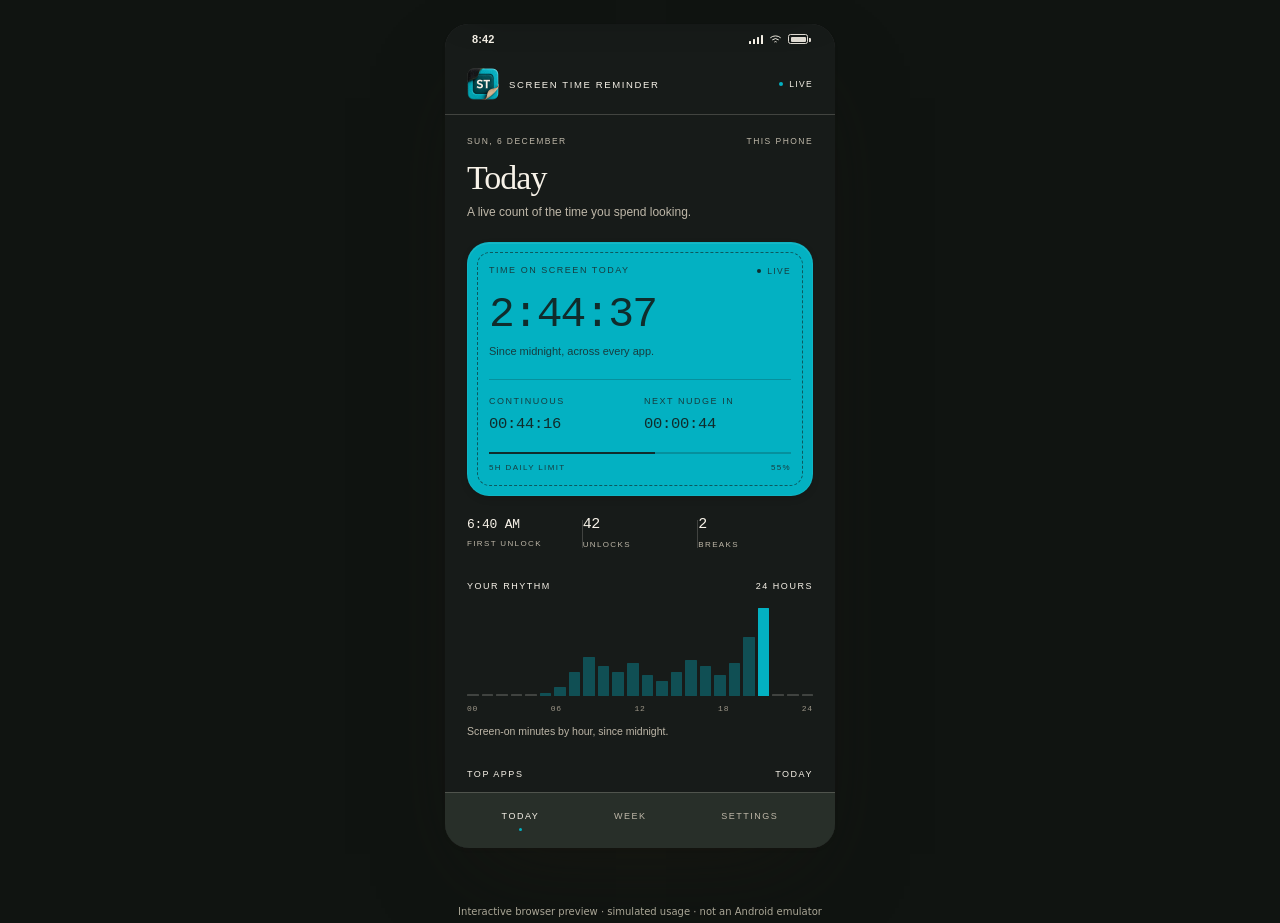
==== commit 3393ea82: "Polish blue cards, switches and dark stitching [release v1.2.3] Co-authored-by: arena-agent <2970537" ====
--- a/preview/index.html
+++ b/preview/index.html
@@ -8,8 +8,8 @@
 <meta name="description" content="A simple screen time app. Live screen time, calm break reminders. No ads, no tracking, no account." />
 <link rel="icon" type="image/png" href="icon.png" />
 <link rel="apple-touch-icon" href="icon.png" />
-<link rel="stylesheet" href="styles.css" />
-<link rel="stylesheet" href="materials.css" />
+<link rel="stylesheet" href="styles.css?v=dark-stitch-9" />
+<link rel="stylesheet" href="materials.css?v=dark-stitch-9" />
 </head>
 <body>
 
@@ -170,6 +170,6 @@
   </div>
 </div>
 
-<script src="app.js"></script>
+<script src="app.js?v=dark-stitch-9"></script>
 </body>
 </html>
--- a/preview/materials.css
+++ b/preview/materials.css
@@ -10,17 +10,69 @@
  --inv-bg:#064143; --inv-fg:#F7F2E8; --inv-muted:#B4CEC6; --inv-line:#f7f2e840;
 }
 .phone[data-theme="light"] { --paper:#F0E3CC; --ink:#272D27; --muted:#625B4E; --faint:#756B5B; --subtle:#E1D0B3; --line:#2d352d30; }
-.phone-screen,.overlay { border-radius:0; background:linear-gradient(130deg,#ffffff09,transparent,#00000026),url('textures/texture_felt.png') repeat,var(--paper); background-size:auto,128px 128px,auto; background-blend-mode:normal,soft-light,normal; }
+.phone-screen,.overlay { border-radius:0; background:var(--paper); color:var(--ink); }
 h1,h2,.content-title,.ov-title {font-family:Georgia,serif; font-weight:400;}
 .topbar .mark { width:32px; height:32px; object-fit:contain; }
-.hero,.twenty { position:relative; border-radius:22px; background:linear-gradient(130deg,#ffffff17,transparent,#00000038),url('textures/texture_leather.png') repeat,#064143; background-size:auto,128px 128px,auto; background-blend-mode:normal,soft-light,normal; color:#F7F2E8; box-shadow:0 4px 7px #0004,inset 0 1px #ffffff25; }
-.hero::after,.break-card::after {content:''; position:absolute; inset:9px; border:1px dashed #d8c2a078; border-radius:13px; pointer-events:none; box-shadow:0 1px #0005;}
+.hero,.twenty { position:relative; border-radius:22px; background:var(--inv-bg); color:var(--inv-fg); box-shadow:none; }
 .hero-live i,.topbar-right.live i,.bottomnav button.active i { background:#D0FF00; }
 .progress-fill,.limit-fill {background:#00BCC8;}
-.break-card {position:relative; border-radius:22px; padding:22px; background:linear-gradient(130deg,#ffffff09,transparent,#00000026),url('textures/texture_suede.png') repeat,var(--subtle);background-size:auto,128px 128px,auto;background-blend-mode:normal,soft-light,normal;}
+.break-card {position:relative; border-radius:22px; padding:22px; background:var(--subtle);}
 .bottomnav { background:var(--subtle); }
 .btn,.segmented {border-radius:14px;}
 .btn.solid,.switch.on {background:#00BCC8;color:#102c2c;}
 .phone[data-theme="dark"] .rhythm .bar.has {background:#45d5de59;}
 .rhythm .bar.now {background:#D0FF00;}
 @media(max-width:600px) { .page {padding:0;} .stage {height:calc(100dvh - 28px); min-height:0;} .phone {width:100%; border-radius:0;} body::after {font-size:9px;} }
+@media(min-width:601px) { .phone {width:390px !important; max-width:390px; flex:0 0 390px;} }
+
+/* Logo-inspired panel construction, without repeating grain. */
+.phone-screen,.overlay {background:var(--paper);background-image:none;}
+.hero,.twenty {
+ background:linear-gradient(135deg,#0b5052,#064143 65%,#05383a);
+ color:#F7F2E8;border:1px solid #64cbd222;
+ box-shadow:inset 0 1px #ffffff14,0 3px 7px #0002;
+}
+.hero::after,.break-card::after {
+ content:'';display:block;position:absolute;inset:9px;
+ border:1px dashed #d8c2a058;border-radius:13px;pointer-events:none;
+}
+.break-card {
+ background:linear-gradient(130deg,var(--subtle),var(--subtle));
+ border:1px solid var(--line);box-shadow:inset 0 1px #ffffff0a;
+}
+.break-card-top {color:#D8C2A0;}
+.phone[data-theme="light"] .break-card-top {color:#62513b;}
+.bottomnav,.segmented {background:var(--subtle);background-image:none;}
+.btn.solid {background:#00BCC8;box-shadow:inset 0 1px #ffffff30,0 2px 3px #0002;}
+
+/* Shared brand colour sampled from the icon's bright leather panel. */
+.phone,.phone[data-theme="dark"],.phone[data-theme="light"] {
+ --icon-blue:#03B1C2; --inv-bg:#03B1C2; --inv-fg:#102C2C;
+ --inv-muted:#173D40; --inv-line:#102c2c40;
+}
+.hero,.twenty {background:var(--icon-blue);color:var(--inv-fg);}
+.hero::after {border-color:#102c2c40;}
+.hero-number,.hero-grid .mono {color:var(--inv-fg);}
+.hero-live i {background:#102C2C;}
+.btn.solid,.switch.on,.segmented button.active {background:var(--icon-blue);color:#102C2C;}
+.topbar-right.live i,.bottomnav button.active i {background:var(--icon-blue);}
+.rhythm .bar.now,.week-col.today .week-bar {background:var(--icon-blue);}
+.rhythm .bar.has,.phone[data-theme="dark"] .rhythm .bar.has,
+.week-bar,.phone[data-theme="dark"] .week-bar {background:#03b1c259;}
+.app-bar i {background:var(--icon-blue);}
+.progress i {background:#102C2C;}
+
+/* Toggle: 44 × 26 track, 20px thumb, equal 3px insets on every edge. */
+.switch {width:44px;height:26px;border-radius:13px;box-sizing:border-box;}
+.switch::after,.phone[data-theme="dark"] .switch::after {
+ top:3px;left:3px;width:20px;height:20px;box-sizing:border-box;
+ background:#F7F2E8;border:1px solid #0000001f;
+ box-shadow:0 1px 2px #0003;
+ transition:transform 180ms ease;
+}
+.switch.on::after {transform:translateX(18px);border-color:#0000001f;}
+.switch:focus-visible {outline:2px solid var(--icon-blue);outline-offset:4px;}
+@media(prefers-reduced-motion:reduce) {.switch,.switch::after {transition:none;}}
+
+/* Dark thread on card seams. */
+.hero::after,.break-card::after {border-color:rgba(16,44,44,.65);}
